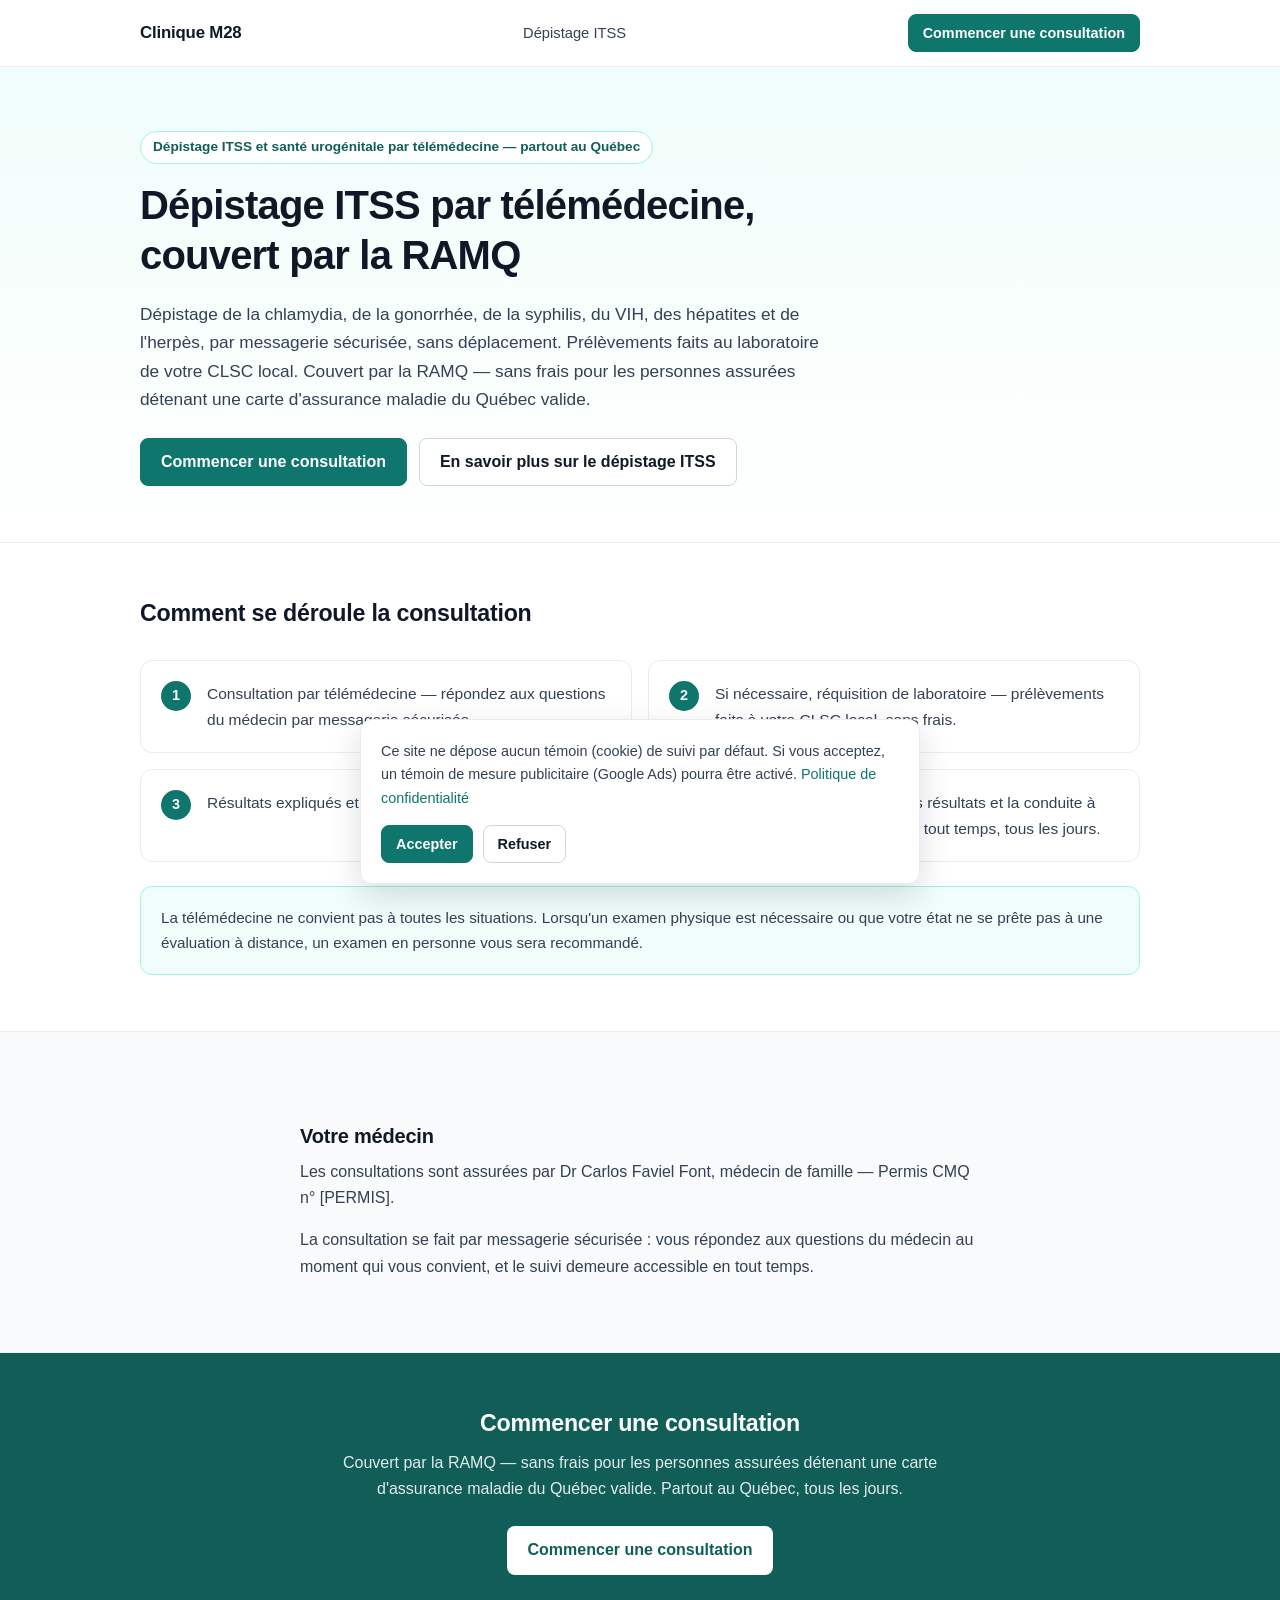
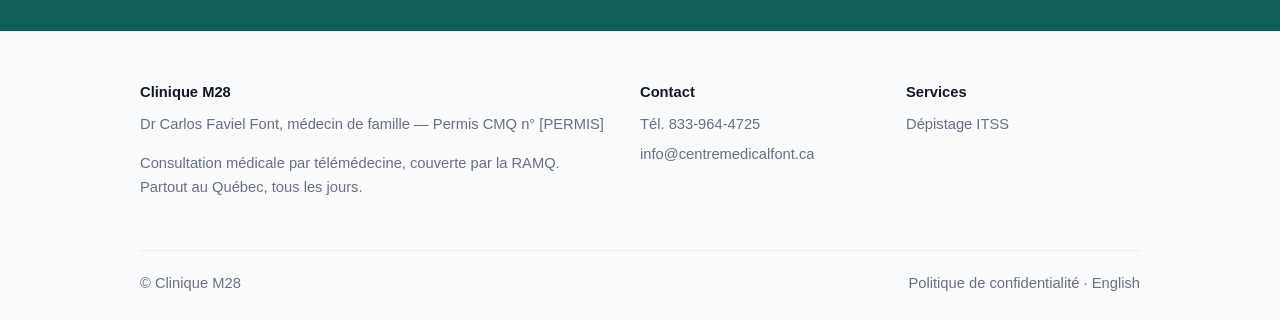
==== index.html @ 753209f3 "Clinique M28 landing site - phase 1 (depistage ITSS, RAMQ telemedicine)" ====
<!DOCTYPE html>
<html lang="fr">
<head>
<meta charset="utf-8">
<meta name="viewport" content="width=device-width, initial-scale=1">
<title>Dépistage ITSS par télémédecine, couvert par la RAMQ | Clinique M28</title>
<meta name="description" content="Dépistage ITSS et santé urogénitale par télémédecine — partout au Québec. Couvert par la RAMQ — sans frais pour les personnes assurées détenant une carte d'assurance maladie du Québec valide.">
<link rel="canonical" href="https://m28.ca/">
<link rel="alternate" hreflang="fr" href="https://m28.ca/">
<link rel="alternate" hreflang="en" href="https://m28.ca/en/">
<meta property="og:type" content="website">
<meta property="og:site_name" content="Clinique M28">
<meta property="og:locale" content="fr_CA">
<meta property="og:title" content="Dépistage ITSS par télémédecine, couvert par la RAMQ | Clinique M28">
<meta property="og:description" content="Dépistage ITSS et santé urogénitale par télémédecine — partout au Québec. Couvert par la RAMQ — sans frais pour les personnes assurées détenant une carte d'assurance maladie du Québec valide.">
<meta property="og:url" content="https://m28.ca/">
<meta name="theme-color" content="#0f766e">
<link rel="stylesheet" href="/styles.css">
<script type="application/ld+json">
{
  "@context": "https://schema.org",
  "@type": "MedicalClinic",
  "name": "Clinique M28",
  "url": "https://m28.ca/",
  "telephone": "+1-833-964-4725",
  "email": "info@centremedicalfont.ca",
  "medicalSpecialty": "PrimaryCare",
  "areaServed": {
    "@type": "AdministrativeArea",
    "name": "Québec, Canada"
  }
}
</script>
</head>
<body>
<a class="skip-link" href="#main">Aller au contenu principal</a>
<header class="site-header">
  <div class="header-inner">
    <a class="brand" href="/" aria-current="page">Clinique M28</a>
    <nav class="site-nav" aria-label="Navigation principale">
      <a href="/itss.html">Dépistage ITSS</a>
    </nav>
    <a class="btn btn-primary btn-sm header-cta" href="https://spruce.care/centremdicalfont">Commencer une consultation</a>
  </div>
</header>

<main id="main">
  <section class="hero">
    <div class="container">
      <span class="kicker">Dépistage ITSS et santé urogénitale par télémédecine — partout au Québec</span>
      <h1>Dépistage ITSS par télémédecine, couvert par la RAMQ</h1>
      <p class="lede">Dépistage de la chlamydia, de la gonorrhée, de la syphilis, du VIH, des hépatites et de l'herpès, par messagerie sécurisée, sans déplacement. Prélèvements faits au laboratoire de votre CLSC local. Couvert par la RAMQ — sans frais pour les personnes assurées détenant une carte d'assurance maladie du Québec valide.</p>
      <div class="hero-actions">
        <a class="btn btn-primary" href="https://spruce.care/centremdicalfont">Commencer une consultation</a>
        <a class="btn btn-secondary" href="/itss.html">En savoir plus sur le dépistage ITSS</a>
      </div>
    </div>
  </section>

  <section class="section" aria-labelledby="etapes">
    <div class="container">
      <div class="section-head">
        <h2 id="etapes">Comment se déroule la consultation</h2>
      </div>
      <ol class="steps">
        <li><p>Consultation par télémédecine — répondez aux questions du médecin par messagerie sécurisée.</p></li>
        <li><p>Si nécessaire, réquisition de laboratoire — prélèvements faits à votre CLSC local, sans frais.</p></li>
        <li><p>Résultats expliqués et remis en PDF.</p></li>
        <li><p>Le médecin vous explique vos résultats et la conduite à tenir. Suivi par messagerie en tout temps, tous les jours.</p></li>
      </ol>
      <div class="note">
        <p>La télémédecine ne convient pas à toutes les situations. Lorsqu'un examen physique est nécessaire ou que votre état ne se prête pas à une évaluation à distance, un examen en personne vous sera recommandé.</p>
      </div>
    </div>
  </section>

  <section class="section section-alt" aria-labelledby="medecin">
    <div class="container prose">
      <h2 id="medecin">Votre médecin</h2>
      <p>Les consultations sont assurées par Dr Carlos Faviel Font, médecin de famille — Permis CMQ n° [PERMIS].</p>
      <p>La consultation se fait par messagerie sécurisée : vous répondez aux questions du médecin au moment qui vous convient, et le suivi demeure accessible en tout temps.</p>
    </div>
  </section>

  <section class="cta-band">
    <div class="container">
      <h2>Commencer une consultation</h2>
      <p>Couvert par la RAMQ — sans frais pour les personnes assurées détenant une carte d'assurance maladie du Québec valide. Partout au Québec, tous les jours.</p>
      <a class="btn btn-inverse" href="https://spruce.care/centremdicalfont">Commencer une consultation</a>
    </div>
  </section>
</main>

<footer class="site-footer">
  <div class="container">
    <div class="footer-grid">
      <div>
        <p class="footer-brand">Clinique M28</p>
        <p>Dr Carlos Faviel Font, médecin de famille — Permis CMQ n° [PERMIS]</p>
        <p>Consultation médicale par télémédecine, couverte par la RAMQ. Partout au Québec, tous les jours.</p>
      </div>
      <div>
        <p class="footer-heading">Contact</p>
        <ul class="footer-links">
          <li>Tél. <a href="tel:+18339644725">833-964-4725</a></li>
          <li><a href="mailto:info@centremedicalfont.ca">info@centremedicalfont.ca</a></li>
        </ul>
      </div>
      <div>
        <p class="footer-heading">Services</p>
        <ul class="footer-links">
          <li><a href="/itss.html">Dépistage ITSS</a></li>
        </ul>
      </div>
    </div>
    <div class="footer-bottom">
      <p>© Clinique M28</p>
      <p><a href="/confidentialite.html">Politique de confidentialité</a> · <a href="/en/">English</a></p>
    </div>
  </div>
</footer>

<div id="cookie-banner" class="cookie-banner" role="region" aria-label="Consentement aux témoins (cookies)" hidden>
  <p>Ce site ne dépose aucun témoin (cookie) de suivi par défaut. Si vous acceptez, un témoin de mesure publicitaire (Google Ads) pourra être activé. <a href="/confidentialite.html">Politique de confidentialité</a></p>
  <div class="cookie-actions">
    <button id="cookie-accept" class="btn btn-primary btn-sm" type="button">Accepter</button>
    <button id="cookie-refuse" class="btn btn-secondary btn-sm" type="button">Refuser</button>
  </div>
</div>
<!-- GOOGLE_ADS_TAG_AFTER_CONSENT : le tag de conversion Google Ads est injecté par la fonction loadAdsTag() de /site.js, uniquement après un consentement explicite. -->
<script src="/site.js"></script>
</body>
</html>
---- styles.css ----
/* ============================================================
   Clinique M28 — feuille de style unique
   Aucune dépendance externe. Mobile d'abord.
   ============================================================ */

:root {
  --ink: #101828;
  --body: #344054;
  --faint: #667085;
  --accent: #0f766e;
  --accent-dark: #115e59;
  --accent-soft: #f0fdfa;
  --accent-border: #99f6e4;
  --border: #eaecf0;
  --bg: #ffffff;
  --bg-alt: #f9fafb;
  --radius: 12px;
  --maxw: 1040px;
}

*, *::before, *::after { box-sizing: border-box; }

html { -webkit-text-size-adjust: 100%; scroll-behavior: smooth; }

body {
  margin: 0;
  font-family: -apple-system, BlinkMacSystemFont, "Segoe UI", Roboto,
    "Helvetica Neue", Arial, sans-serif;
  font-size: 16px;
  line-height: 1.65;
  color: var(--body);
  background: var(--bg);
}

img, svg { display: block; max-width: 100%; }

a { color: var(--accent); text-decoration: none; }
a:hover { text-decoration: underline; }

:focus-visible { outline: 2px solid var(--accent); outline-offset: 2px; }

h1, h2, h3 { color: var(--ink); line-height: 1.25; margin: 0 0 0.5em; font-weight: 650; }
h1 { font-size: 2rem; letter-spacing: -0.02em; }
h2 { font-size: 1.45rem; letter-spacing: -0.01em; }
h3 { font-size: 1.05rem; }
p { margin: 0 0 1em; }
ul { margin: 0 0 1em; padding-left: 1.25em; }
li { margin-bottom: 0.35em; }

.container { max-width: var(--maxw); margin: 0 auto; padding: 0 20px; }

/* ---------- Accessibilité ---------- */
.skip-link {
  position: absolute; left: -9999px; top: 0;
  background: var(--ink); color: #fff; padding: 10px 16px;
  border-radius: 0 0 8px 0; z-index: 200;
}
.skip-link:focus { left: 0; }

/* ---------- Boutons ---------- */
.btn {
  display: inline-block;
  padding: 12px 20px;
  border-radius: 8px;
  border: 1px solid transparent;
  font-weight: 600;
  font-size: 1rem;
  font-family: inherit;
  line-height: 1.4;
  cursor: pointer;
  text-align: center;
}
.btn:hover { text-decoration: none; }
.btn-primary { background: var(--accent); color: #fff; border-color: var(--accent); }
.btn-primary:hover { background: var(--accent-dark); border-color: var(--accent-dark); }
.btn-secondary { background: #fff; color: var(--ink); border-color: #d0d5dd; }
.btn-secondary:hover { background: var(--bg-alt); }
.btn-inverse { background: #fff; color: var(--accent-dark); }
.btn-inverse:hover { background: var(--accent-soft); }
.btn-sm { padding: 8px 14px; font-size: 0.9rem; }

/* ---------- En-tête ---------- */
.site-header {
  position: sticky; top: 0; z-index: 50;
  background: rgba(255, 255, 255, 0.96);
  backdrop-filter: blur(6px);
  border-bottom: 1px solid var(--border);
}
.header-inner {
  max-width: var(--maxw); margin: 0 auto; padding: 14px 20px;
  display: flex; align-items: center; justify-content: space-between;
  gap: 12px 20px; flex-wrap: wrap;
}
.brand { font-weight: 700; font-size: 1.05rem; color: var(--ink); letter-spacing: -0.01em; }
.brand:hover { text-decoration: none; color: var(--accent-dark); }
.site-nav { display: flex; gap: 6px 18px; flex-wrap: wrap; }
.site-nav a { color: var(--body); font-size: 0.92rem; font-weight: 500; }
.site-nav a:hover { color: var(--accent); text-decoration: none; }
.site-nav a[aria-current="page"] { color: var(--accent-dark); font-weight: 600; }
@media (max-width: 880px) {
  .header-cta { display: none; }
}

/* ---------- Héros ---------- */
.hero {
  padding: 64px 0 56px;
  background: linear-gradient(180deg, var(--accent-soft), #fff);
  border-bottom: 1px solid var(--border);
}
.page-hero { padding: 48px 0 44px; }
.kicker {
  display: inline-block;
  font-size: 0.85rem; font-weight: 600;
  color: var(--accent-dark);
  background: #fff;
  border: 1px solid var(--accent-border);
  border-radius: 999px;
  padding: 4px 12px;
  margin-bottom: 16px;
}
.hero h1 { max-width: 680px; }
.hero .lede { font-size: 1.08rem; max-width: 680px; }
.hero-actions { display: flex; gap: 12px; flex-wrap: wrap; margin-top: 24px; }
.lang-note { font-size: 0.9rem; color: var(--faint); }
@media (min-width: 720px) {
  .hero h1 { font-size: 2.5rem; }
}

/* ---------- Sections ---------- */
.section { padding: 56px 0; }
.section-alt { background: var(--bg-alt); border-top: 1px solid var(--border); border-bottom: 1px solid var(--border); }
.section-head { max-width: 660px; margin-bottom: 32px; }
.section-head p { color: var(--faint); }

/* ---------- Cartes de services ---------- */
.cards { display: grid; gap: 20px; grid-template-columns: repeat(auto-fit, minmax(230px, 1fr)); }
.card {
  background: #fff;
  border: 1px solid var(--border);
  border-radius: var(--radius);
  padding: 24px;
  display: flex; flex-direction: column;
}
.card .icon {
  width: 40px; height: 40px; border-radius: 8px;
  background: var(--accent-soft); color: var(--accent-dark);
  display: flex; align-items: center; justify-content: center;
  margin-bottom: 14px;
}
.card p { font-size: 0.95rem; flex: 1; }
.card-link { font-weight: 600; font-size: 0.95rem; }

/* ---------- Étapes ---------- */
.steps {
  list-style: none; counter-reset: step;
  margin: 0; padding: 0;
  display: grid; gap: 16px;
}
@media (min-width: 760px) { .steps { grid-template-columns: repeat(2, 1fr); } }
.steps li {
  counter-increment: step;
  position: relative;
  background: #fff;
  border: 1px solid var(--border);
  border-radius: var(--radius);
  padding: 20px 20px 20px 66px;
  margin: 0;
}
.steps li::before {
  content: counter(step);
  position: absolute; left: 20px; top: 20px;
  width: 30px; height: 30px; border-radius: 50%;
  background: var(--accent); color: #fff;
  font-weight: 700; font-size: 0.9rem;
  display: flex; align-items: center; justify-content: center;
}
.steps li p { margin: 0; font-size: 0.97rem; }

/* ---------- Encadré (limite de la télémédecine) ---------- */
.note {
  background: var(--accent-soft);
  border: 1px solid var(--accent-border);
  border-radius: var(--radius);
  padding: 18px 20px;
  font-size: 0.95rem;
  margin: 24px 0 0;
}
.note p { margin: 0; }

/* ---------- Bande d'appel à l'action ---------- */
.cta-band {
  background: var(--accent-dark);
  padding: 56px 0;
  text-align: center;
}
.cta-band h2 { color: #fff; }
.cta-band p { color: rgba(255, 255, 255, 0.88); max-width: 640px; margin: 0 auto 24px; }

/* ---------- Contenu long (politique, pages de conditions) ---------- */
.prose { max-width: 720px; }
.prose h2 { margin-top: 1.8em; font-size: 1.25rem; }

/* ---------- Pied de page ---------- */
.site-footer {
  background: var(--bg-alt);
  border-top: 1px solid var(--border);
  padding: 48px 0 24px;
  font-size: 0.92rem;
  color: var(--faint);
}
.footer-grid { display: grid; gap: 32px; }
@media (min-width: 760px) { .footer-grid { grid-template-columns: 2fr 1fr 1fr; } }
.footer-brand { font-weight: 700; color: var(--ink); margin-bottom: 8px; }
.footer-heading { font-weight: 600; color: var(--ink); margin-bottom: 8px; }
.site-footer a { color: var(--faint); }
.site-footer a:hover { color: var(--accent-dark); }
.footer-links { list-style: none; margin: 0; padding: 0; }
.footer-links li { margin-bottom: 6px; }
.footer-bottom {
  border-top: 1px solid var(--border);
  margin-top: 36px; padding-top: 20px;
  display: flex; justify-content: space-between; gap: 12px; flex-wrap: wrap;
}
.footer-bottom p { margin: 0; }

/* ---------- Bannière de consentement aux témoins ---------- */
.cookie-banner {
  position: fixed; left: 16px; right: 16px; bottom: 16px;
  margin: 0 auto; max-width: 560px;
  background: #fff;
  border: 1px solid var(--border);
  border-radius: var(--radius);
  box-shadow: 0 12px 32px rgba(16, 24, 40, 0.14);
  padding: 20px;
  z-index: 100;
}
.cookie-banner[hidden] { display: none; }
.cookie-banner p { font-size: 0.9rem; margin-bottom: 14px; }
.cookie-actions { display: flex; gap: 10px; flex-wrap: wrap; }
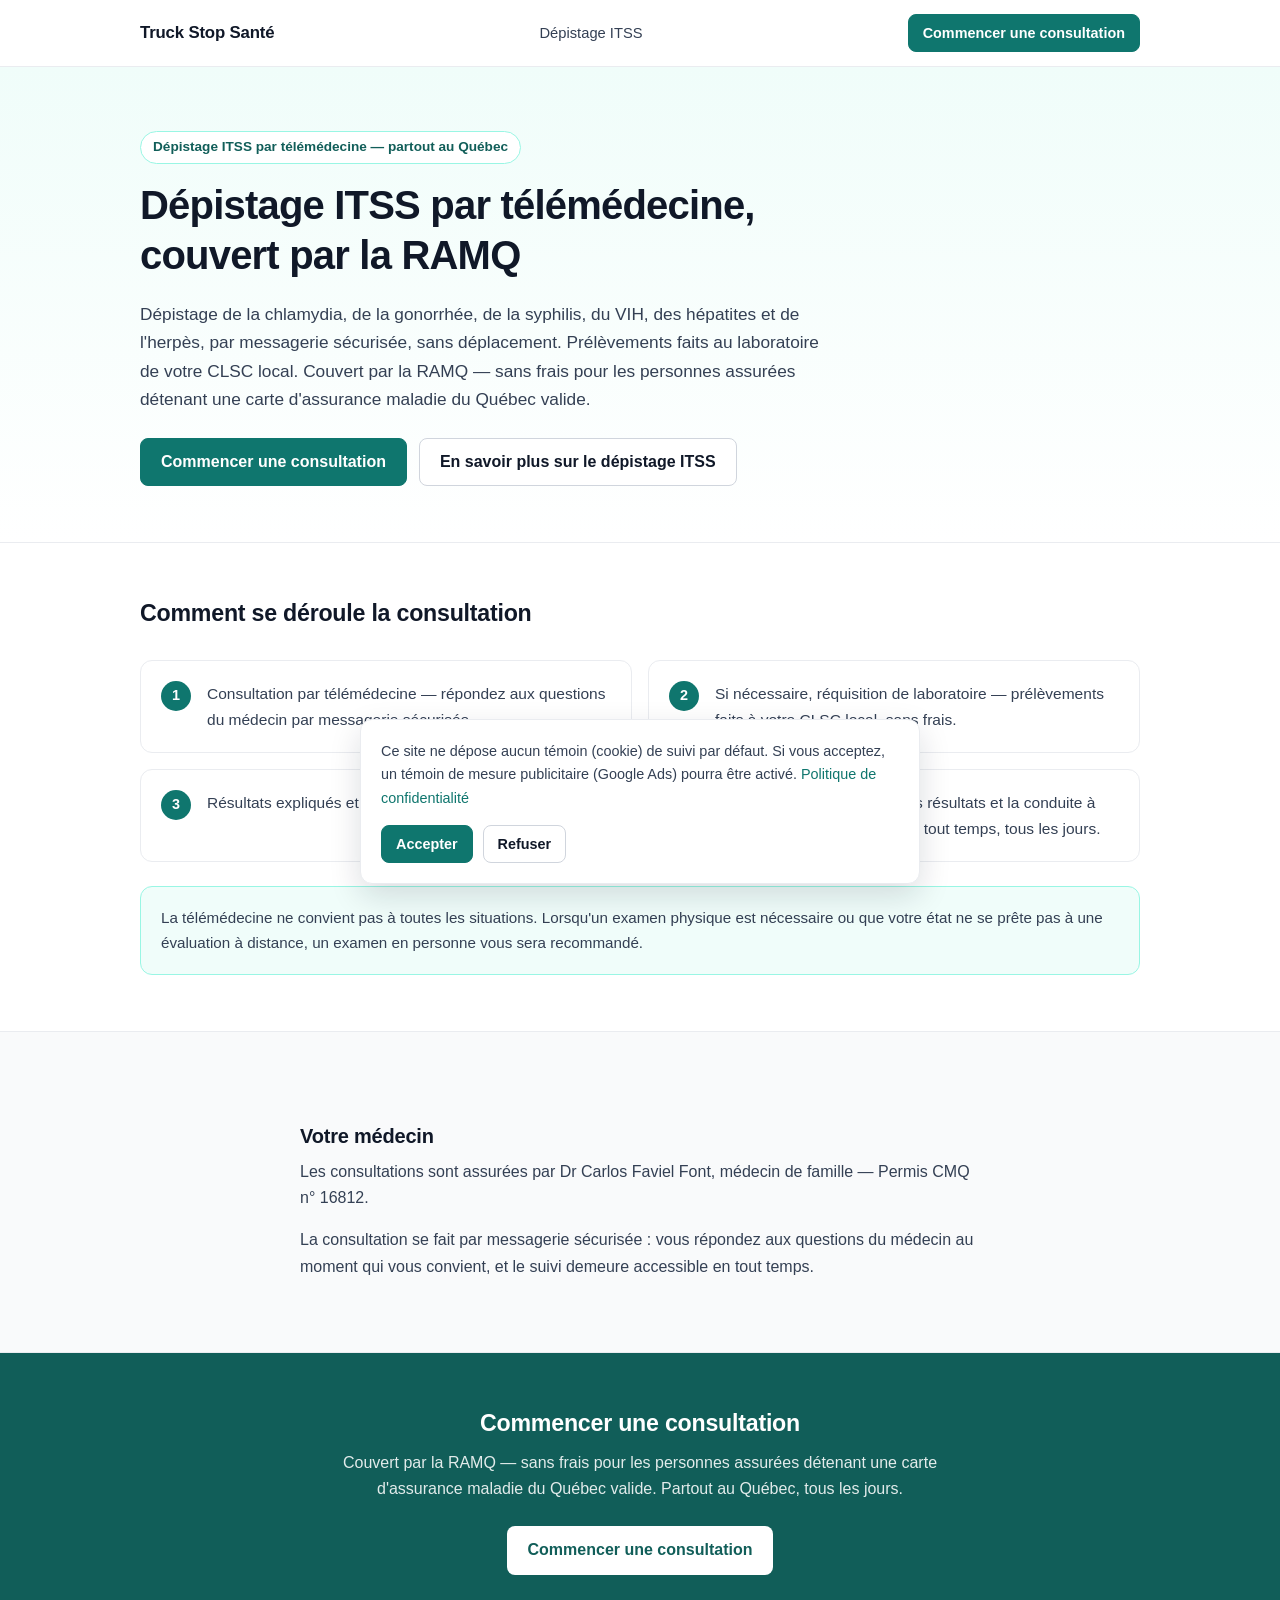
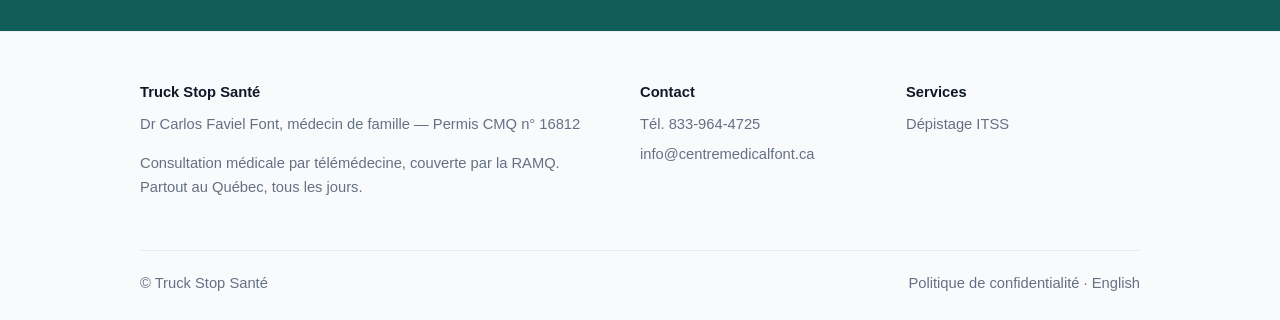
==== commit 5fb86e38: "Rebrand: Truck Stop Sante on slunce.ca, permit CMQ 16812, STD checkup campaign landing" ====
--- a/index.html
+++ b/index.html
@@ -3,25 +3,25 @@
 <head>
 <meta charset="utf-8">
 <meta name="viewport" content="width=device-width, initial-scale=1">
-<title>Dépistage ITSS par télémédecine, couvert par la RAMQ | Clinique M28</title>
-<meta name="description" content="Dépistage ITSS et santé urogénitale par télémédecine — partout au Québec. Couvert par la RAMQ — sans frais pour les personnes assurées détenant une carte d'assurance maladie du Québec valide.">
-<link rel="canonical" href="https://m28.ca/">
-<link rel="alternate" hreflang="fr" href="https://m28.ca/">
-<link rel="alternate" hreflang="en" href="https://m28.ca/en/">
+<title>Dépistage ITSS par télémédecine, couvert par la RAMQ | Truck Stop Santé</title>
+<meta name="description" content="Dépistage ITSS par télémédecine — partout au Québec. Couvert par la RAMQ — sans frais pour les personnes assurées détenant une carte d'assurance maladie du Québec valide.">
+<link rel="canonical" href="https://slunce.ca/">
+<link rel="alternate" hreflang="fr" href="https://slunce.ca/">
+<link rel="alternate" hreflang="en" href="https://slunce.ca/en/">
 <meta property="og:type" content="website">
-<meta property="og:site_name" content="Clinique M28">
+<meta property="og:site_name" content="Truck Stop Santé">
 <meta property="og:locale" content="fr_CA">
-<meta property="og:title" content="Dépistage ITSS par télémédecine, couvert par la RAMQ | Clinique M28">
-<meta property="og:description" content="Dépistage ITSS et santé urogénitale par télémédecine — partout au Québec. Couvert par la RAMQ — sans frais pour les personnes assurées détenant une carte d'assurance maladie du Québec valide.">
-<meta property="og:url" content="https://m28.ca/">
+<meta property="og:title" content="Dépistage ITSS par télémédecine, couvert par la RAMQ | Truck Stop Santé">
+<meta property="og:description" content="Dépistage ITSS par télémédecine — partout au Québec. Couvert par la RAMQ — sans frais pour les personnes assurées détenant une carte d'assurance maladie du Québec valide.">
+<meta property="og:url" content="https://slunce.ca/">
 <meta name="theme-color" content="#0f766e">
 <link rel="stylesheet" href="/styles.css">
 <script type="application/ld+json">
 {
   "@context": "https://schema.org",
   "@type": "MedicalClinic",
-  "name": "Clinique M28",
-  "url": "https://m28.ca/",
+  "name": "Truck Stop Santé",
+  "url": "https://slunce.ca/",
   "telephone": "+1-833-964-4725",
   "email": "info@centremedicalfont.ca",
   "medicalSpecialty": "PrimaryCare",
@@ -36,7 +36,7 @@
 <a class="skip-link" href="#main">Aller au contenu principal</a>
 <header class="site-header">
   <div class="header-inner">
-    <a class="brand" href="/" aria-current="page">Clinique M28</a>
+    <a class="brand" href="/" aria-current="page">Truck Stop Santé</a>
     <nav class="site-nav" aria-label="Navigation principale">
       <a href="/itss.html">Dépistage ITSS</a>
     </nav>
@@ -47,7 +47,7 @@
 <main id="main">
   <section class="hero">
     <div class="container">
-      <span class="kicker">Dépistage ITSS et santé urogénitale par télémédecine — partout au Québec</span>
+      <span class="kicker">Dépistage ITSS par télémédecine — partout au Québec</span>
       <h1>Dépistage ITSS par télémédecine, couvert par la RAMQ</h1>
       <p class="lede">Dépistage de la chlamydia, de la gonorrhée, de la syphilis, du VIH, des hépatites et de l'herpès, par messagerie sécurisée, sans déplacement. Prélèvements faits au laboratoire de votre CLSC local. Couvert par la RAMQ — sans frais pour les personnes assurées détenant une carte d'assurance maladie du Québec valide.</p>
       <div class="hero-actions">
@@ -77,7 +77,7 @@
   <section class="section section-alt" aria-labelledby="medecin">
     <div class="container prose">
       <h2 id="medecin">Votre médecin</h2>
-      <p>Les consultations sont assurées par Dr Carlos Faviel Font, médecin de famille — Permis CMQ n° [PERMIS].</p>
+      <p>Les consultations sont assurées par Dr Carlos Faviel Font, médecin de famille — Permis CMQ n° 16812.</p>
       <p>La consultation se fait par messagerie sécurisée : vous répondez aux questions du médecin au moment qui vous convient, et le suivi demeure accessible en tout temps.</p>
     </div>
   </section>
@@ -95,8 +95,8 @@
   <div class="container">
     <div class="footer-grid">
       <div>
-        <p class="footer-brand">Clinique M28</p>
-        <p>Dr Carlos Faviel Font, médecin de famille — Permis CMQ n° [PERMIS]</p>
+        <p class="footer-brand">Truck Stop Santé</p>
+        <p>Dr Carlos Faviel Font, médecin de famille — Permis CMQ n° 16812</p>
         <p>Consultation médicale par télémédecine, couverte par la RAMQ. Partout au Québec, tous les jours.</p>
       </div>
       <div>
@@ -114,7 +114,7 @@
       </div>
     </div>
     <div class="footer-bottom">
-      <p>© Clinique M28</p>
+      <p>© Truck Stop Santé</p>
       <p><a href="/confidentialite.html">Politique de confidentialité</a> · <a href="/en/">English</a></p>
     </div>
   </div>
--- a/styles.css
+++ b/styles.css
@@ -1,5 +1,5 @@
 /* ============================================================
-   Clinique M28 — feuille de style unique
+   Truck Stop Santé — feuille de style unique
    Aucune dépendance externe. Mobile d'abord.
    ============================================================ */
 
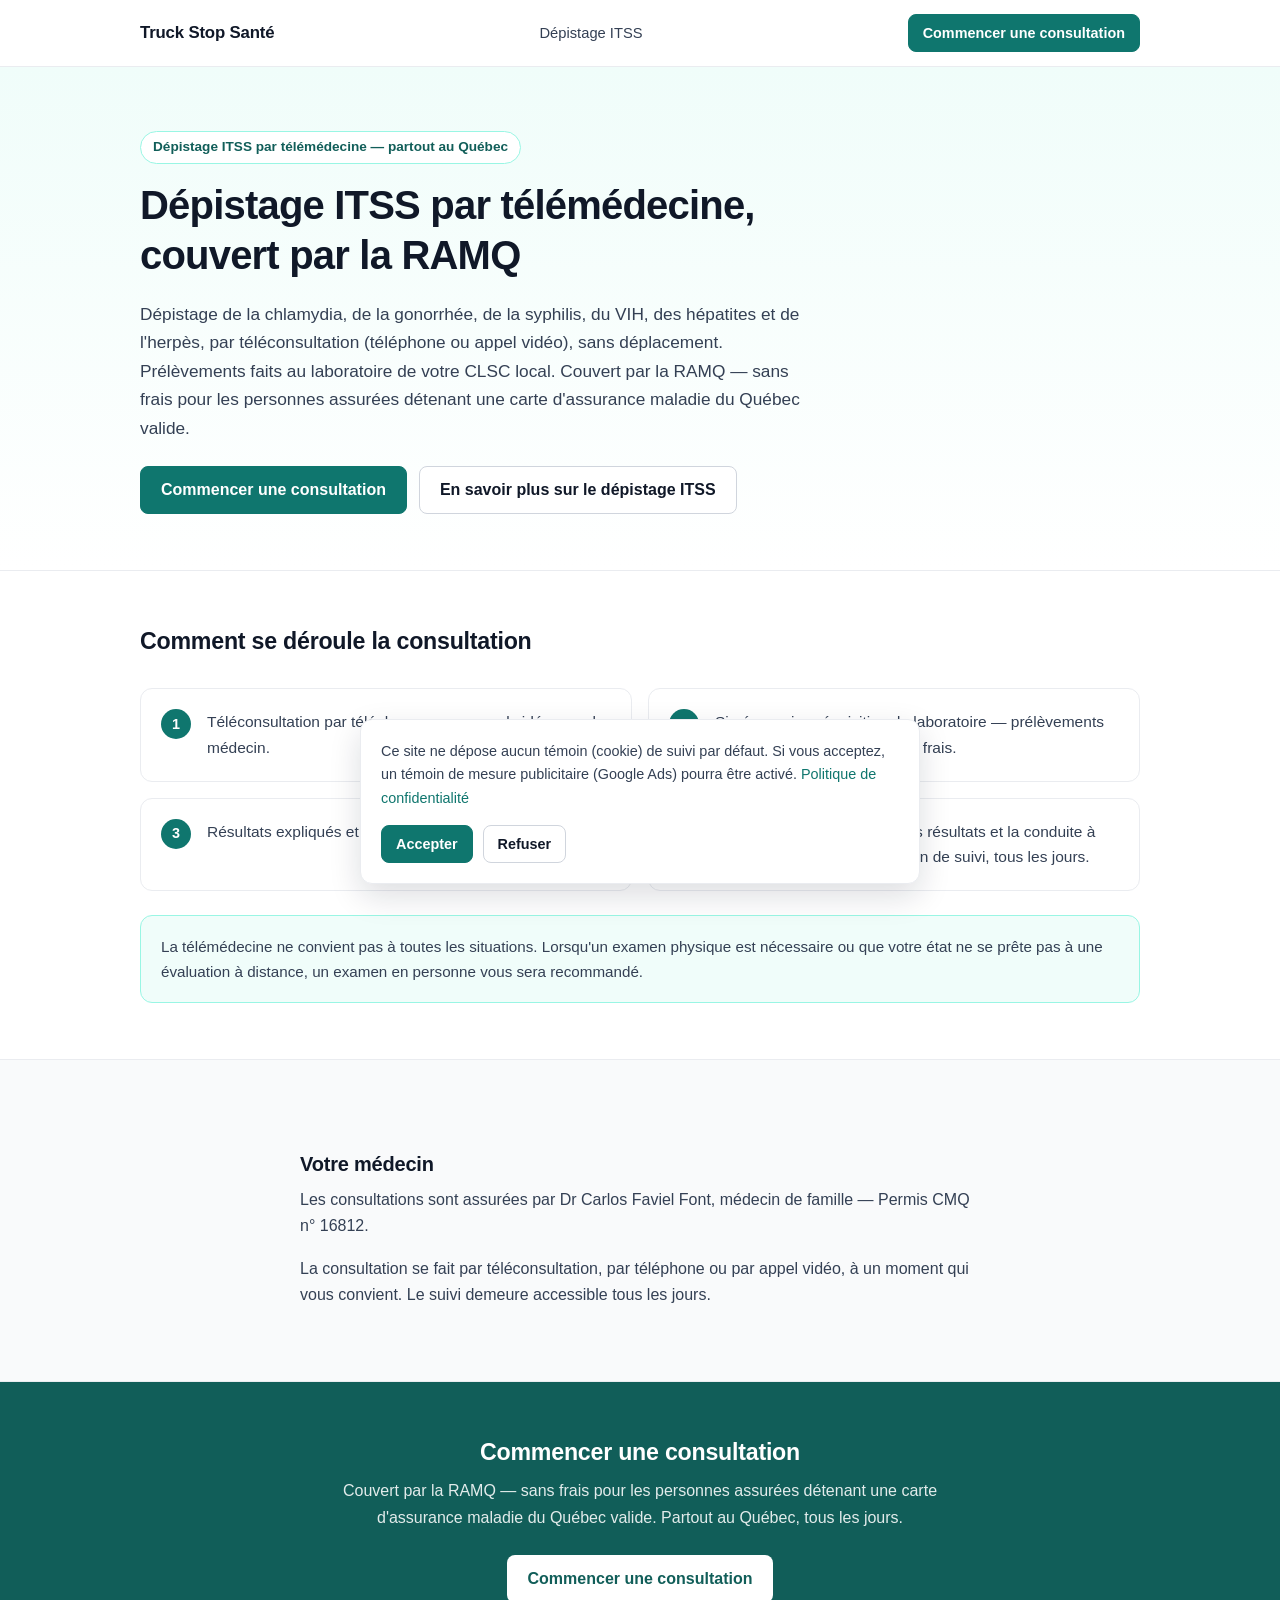
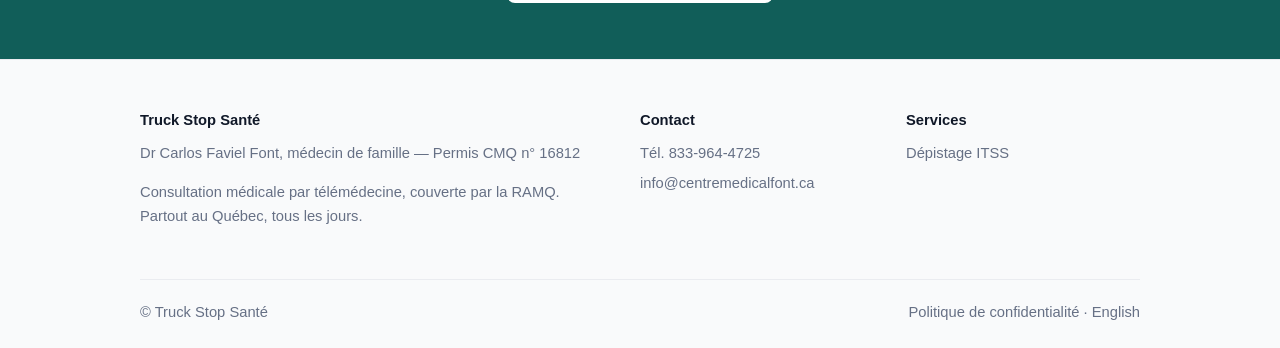
==== commit cdcc9aed: "Reframe consultations as phone/video teleconsultation (RAMQ-billable); remove all secure-messaging/S" ====
--- a/index.html
+++ b/index.html
@@ -49,7 +49,7 @@
     <div class="container">
       <span class="kicker">Dépistage ITSS par télémédecine — partout au Québec</span>
       <h1>Dépistage ITSS par télémédecine, couvert par la RAMQ</h1>
-      <p class="lede">Dépistage de la chlamydia, de la gonorrhée, de la syphilis, du VIH, des hépatites et de l'herpès, par messagerie sécurisée, sans déplacement. Prélèvements faits au laboratoire de votre CLSC local. Couvert par la RAMQ — sans frais pour les personnes assurées détenant une carte d'assurance maladie du Québec valide.</p>
+      <p class="lede">Dépistage de la chlamydia, de la gonorrhée, de la syphilis, du VIH, des hépatites et de l'herpès, par téléconsultation (téléphone ou appel vidéo), sans déplacement. Prélèvements faits au laboratoire de votre CLSC local. Couvert par la RAMQ — sans frais pour les personnes assurées détenant une carte d'assurance maladie du Québec valide.</p>
       <div class="hero-actions">
         <a class="btn btn-primary" href="https://spruce.care/centremdicalfont">Commencer une consultation</a>
         <a class="btn btn-secondary" href="/itss.html">En savoir plus sur le dépistage ITSS</a>
@@ -63,10 +63,10 @@
         <h2 id="etapes">Comment se déroule la consultation</h2>
       </div>
       <ol class="steps">
-        <li><p>Consultation par télémédecine — répondez aux questions du médecin par messagerie sécurisée.</p></li>
+        <li><p>Téléconsultation par téléphone ou par appel vidéo avec le médecin.</p></li>
         <li><p>Si nécessaire, réquisition de laboratoire — prélèvements faits à votre CLSC local, sans frais.</p></li>
         <li><p>Résultats expliqués et remis en PDF.</p></li>
-        <li><p>Le médecin vous explique vos résultats et la conduite à tenir. Suivi par messagerie en tout temps, tous les jours.</p></li>
+        <li><p>Le médecin vous explique vos résultats et la conduite à tenir lors d'une téléconsultation de suivi, tous les jours.</p></li>
       </ol>
       <div class="note">
         <p>La télémédecine ne convient pas à toutes les situations. Lorsqu'un examen physique est nécessaire ou que votre état ne se prête pas à une évaluation à distance, un examen en personne vous sera recommandé.</p>
@@ -78,7 +78,7 @@
     <div class="container prose">
       <h2 id="medecin">Votre médecin</h2>
       <p>Les consultations sont assurées par Dr Carlos Faviel Font, médecin de famille — Permis CMQ n° 16812.</p>
-      <p>La consultation se fait par messagerie sécurisée : vous répondez aux questions du médecin au moment qui vous convient, et le suivi demeure accessible en tout temps.</p>
+      <p>La consultation se fait par téléconsultation, par téléphone ou par appel vidéo, à un moment qui vous convient. Le suivi demeure accessible tous les jours.</p>
     </div>
   </section>
 
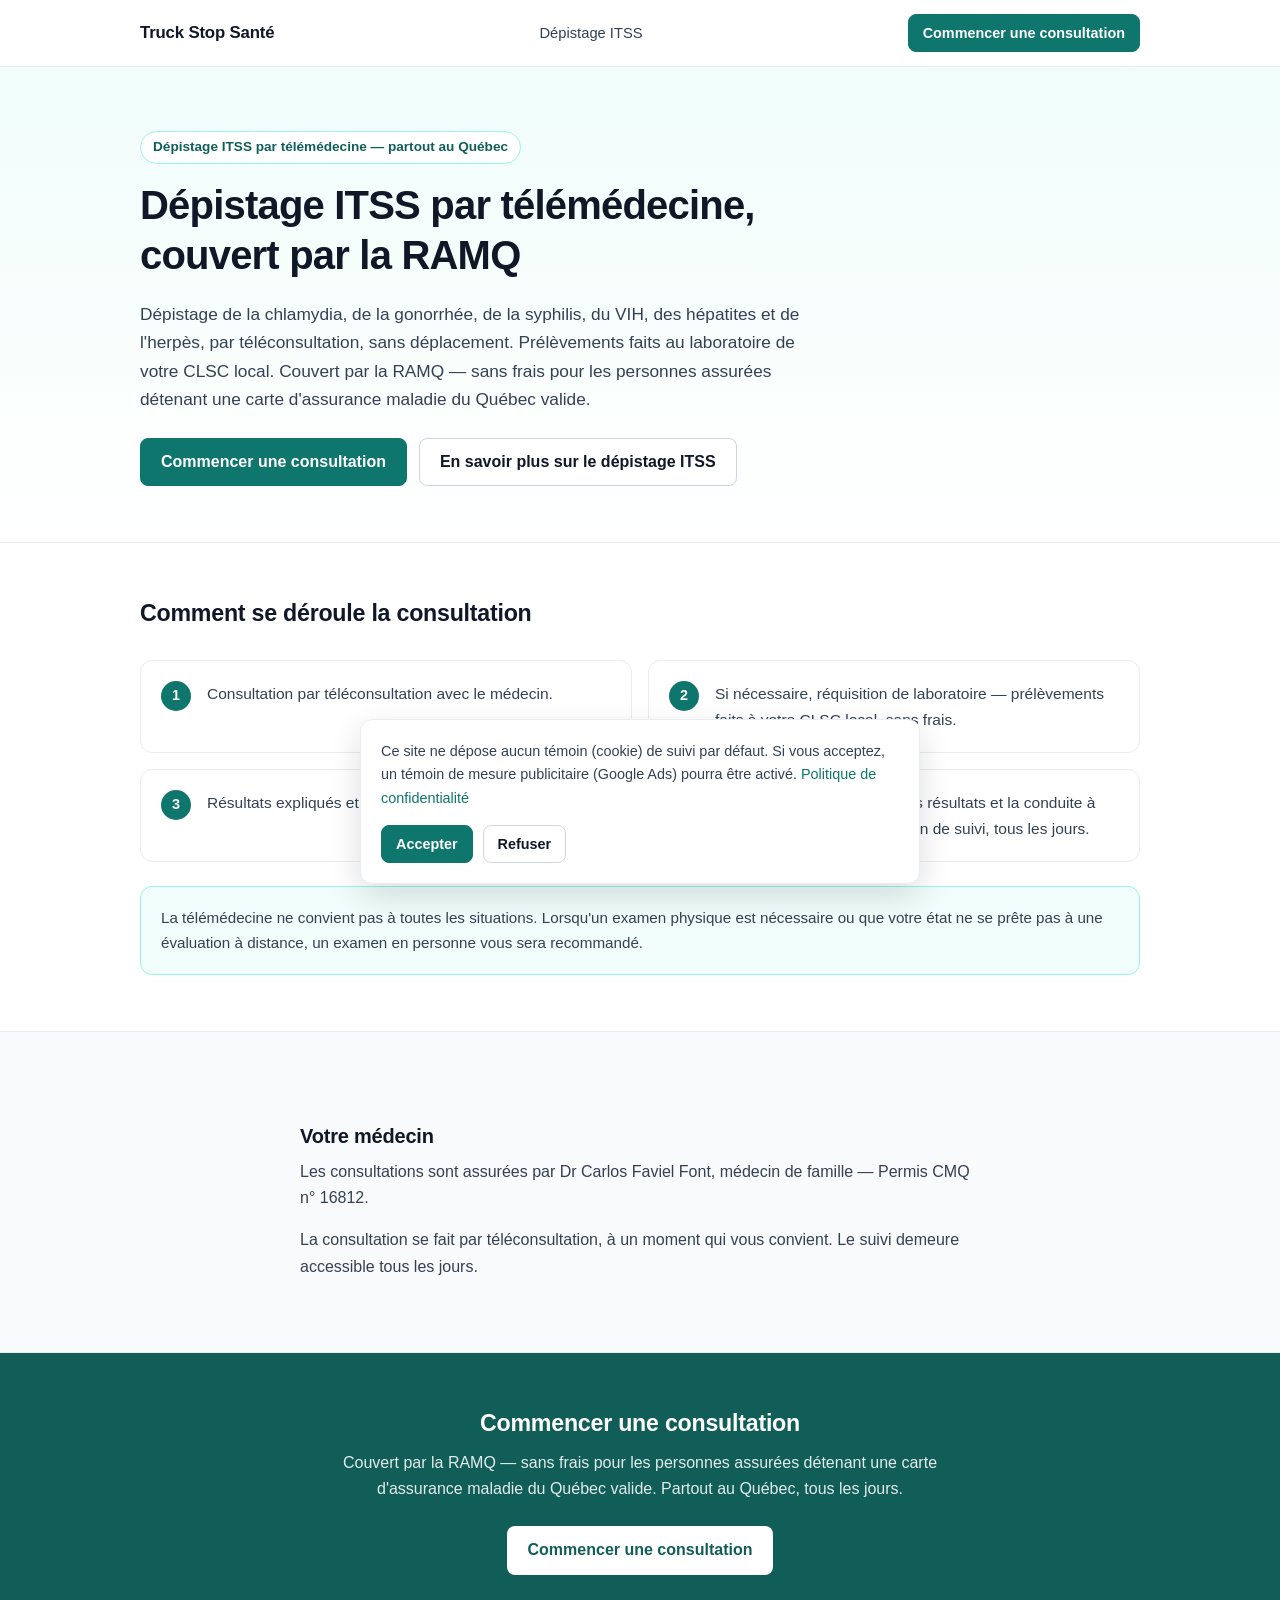
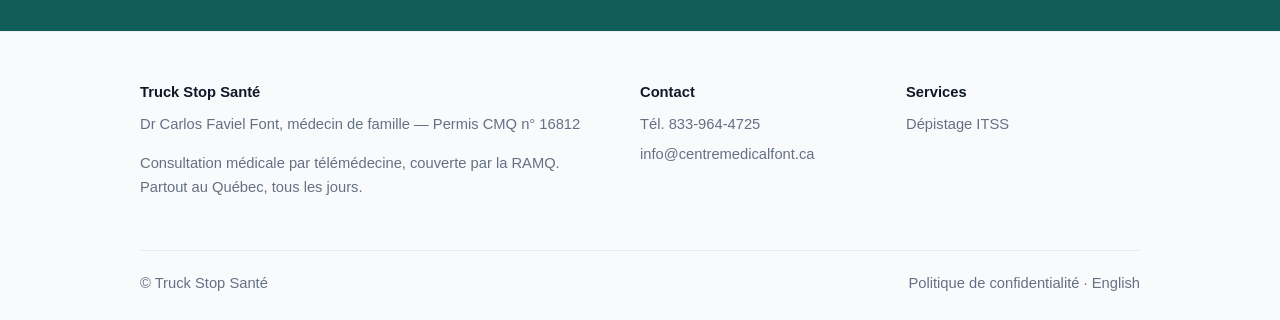
==== commit 4bdb3990: "Simplify: par teleconsultation (drop phone/video spelling-out)" ====
--- a/index.html
+++ b/index.html
@@ -49,7 +49,7 @@
     <div class="container">
       <span class="kicker">Dépistage ITSS par télémédecine — partout au Québec</span>
       <h1>Dépistage ITSS par télémédecine, couvert par la RAMQ</h1>
-      <p class="lede">Dépistage de la chlamydia, de la gonorrhée, de la syphilis, du VIH, des hépatites et de l'herpès, par téléconsultation (téléphone ou appel vidéo), sans déplacement. Prélèvements faits au laboratoire de votre CLSC local. Couvert par la RAMQ — sans frais pour les personnes assurées détenant une carte d'assurance maladie du Québec valide.</p>
+      <p class="lede">Dépistage de la chlamydia, de la gonorrhée, de la syphilis, du VIH, des hépatites et de l'herpès, par téléconsultation, sans déplacement. Prélèvements faits au laboratoire de votre CLSC local. Couvert par la RAMQ — sans frais pour les personnes assurées détenant une carte d'assurance maladie du Québec valide.</p>
       <div class="hero-actions">
         <a class="btn btn-primary" href="https://spruce.care/centremdicalfont">Commencer une consultation</a>
         <a class="btn btn-secondary" href="/itss.html">En savoir plus sur le dépistage ITSS</a>
@@ -63,7 +63,7 @@
         <h2 id="etapes">Comment se déroule la consultation</h2>
       </div>
       <ol class="steps">
-        <li><p>Téléconsultation par téléphone ou par appel vidéo avec le médecin.</p></li>
+        <li><p>Consultation par téléconsultation avec le médecin.</p></li>
         <li><p>Si nécessaire, réquisition de laboratoire — prélèvements faits à votre CLSC local, sans frais.</p></li>
         <li><p>Résultats expliqués et remis en PDF.</p></li>
         <li><p>Le médecin vous explique vos résultats et la conduite à tenir lors d'une téléconsultation de suivi, tous les jours.</p></li>
@@ -78,7 +78,7 @@
     <div class="container prose">
       <h2 id="medecin">Votre médecin</h2>
       <p>Les consultations sont assurées par Dr Carlos Faviel Font, médecin de famille — Permis CMQ n° 16812.</p>
-      <p>La consultation se fait par téléconsultation, par téléphone ou par appel vidéo, à un moment qui vous convient. Le suivi demeure accessible tous les jours.</p>
+      <p>La consultation se fait par téléconsultation, à un moment qui vous convient. Le suivi demeure accessible tous les jours.</p>
     </div>
   </section>
 
